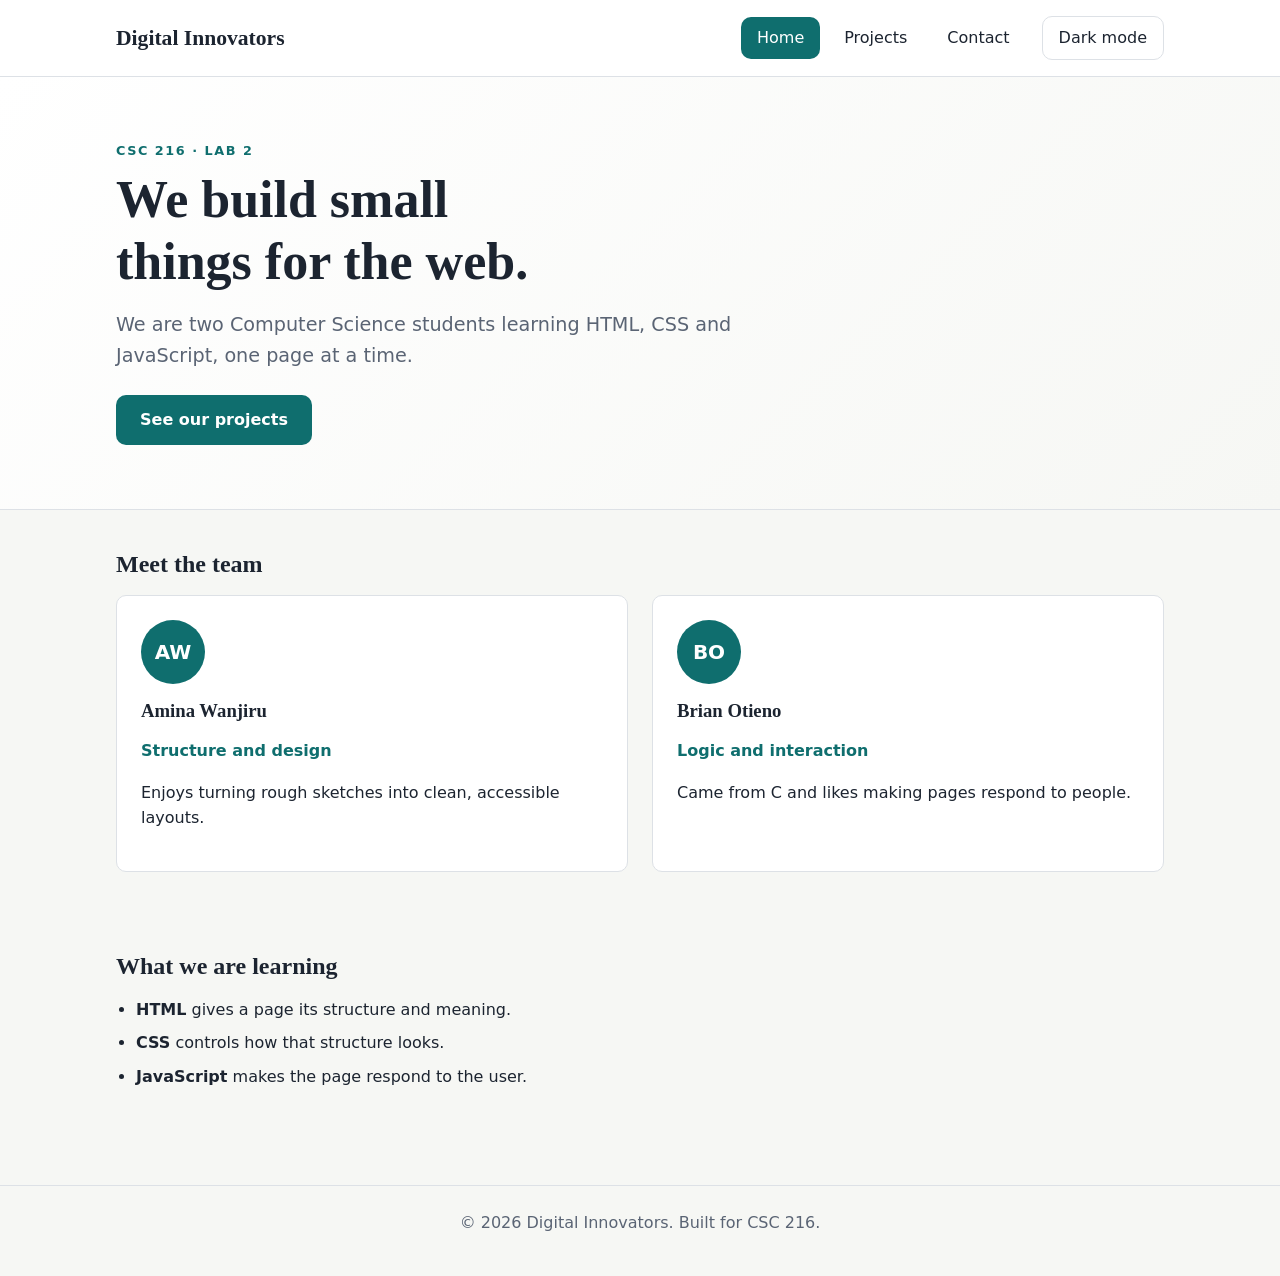
==== index.html @ 0468b2a3 "Add website source files" ====
<!DOCTYPE html>
<html lang="en">
<head>
  <meta charset="UTF-8">
  <meta name="viewport" content="width=device-width, initial-scale=1.0">
  <meta name="description" content="Digital Innovators: a CSC 216 web development pair.">
  <title>Home | Digital Innovators</title>
  <link rel="stylesheet" href="css/style.css">
  <script src="js/script.js" defer></script>
</head>
<body>
  <a class="skip-link" href="#main">Skip to main content</a>

  <header class="site-header">
    <div class="container header-inner">
      <a class="logo" href="index.html">Digital Innovators</a>
      <button class="nav-toggle" type="button" aria-expanded="false" aria-controls="site-nav">Menu</button>
      <nav id="site-nav" class="site-nav" aria-label="Main">
        <ul>
          <li><a href="index.html" aria-current="page">Home</a></li>
          <li><a href="projects.html">Projects</a></li>
          <li><a href="contact.html">Contact</a></li>
        </ul>
      </nav>
      <button class="theme-toggle" type="button" aria-pressed="false">Dark mode</button>
    </div>
  </header>

  <main id="main">
    <section class="hero">
      <div class="container">
        <p class="eyebrow">CSC 216 · Lab 2</p>
        <h1>We build small things for the web.</h1>
        <p class="lead">We are two Computer Science students learning HTML, CSS and JavaScript, one page at a time.</p>
        <a class="button" href="projects.html">See our projects</a>
      </div>
    </section>

    <section class="container section" aria-labelledby="team-heading">
      <h2 id="team-heading">Meet the team</h2>
      <div class="team-grid">
        <article class="card">
          <div class="avatar" aria-hidden="true">AW</div>
          <h3>Amina Wanjiru</h3>
          <p class="role">Structure and design</p>
          <p>Enjoys turning rough sketches into clean, accessible layouts.</p>
        </article>
        <article class="card">
          <div class="avatar" aria-hidden="true">BO</div>
          <h3>Brian Otieno</h3>
          <p class="role">Logic and interaction</p>
          <p>Came from C and likes making pages respond to people.</p>
        </article>
      </div>
    </section>

    <section class="container section" aria-labelledby="learning-heading">
      <h2 id="learning-heading">What we are learning</h2>
      <ul class="skill-list">
        <li><strong>HTML</strong> gives a page its structure and meaning.</li>
        <li><strong>CSS</strong> controls how that structure looks.</li>
        <li><strong>JavaScript</strong> makes the page respond to the user.</li>
      </ul>
    </section>
  </main>

  <footer class="site-footer">
    <div class="container">
      <p>© <span id="year">2026</span> Digital Innovators. Built for CSC 216.</p>
    </div>
  </footer>
</body>
</html>
---- css/style.css ----
/* =====================================================
   Team website stylesheet (CSC 216, Lab 2)
   One file styles every page on the site.
   ===================================================== */

/* ---------- 1. Design tokens ---------- */
:root {
  --color-bg: #f6f7f4;
  --color-surface: #ffffff;
  --color-text: #1c2430;
  --color-muted: #5a6474;
  --color-primary: #0f6e6e;
  --color-primary-dark: #0a5050;
  --color-on-primary: #ffffff;
  --color-border: #dde1e6;
  --color-error: #b3261e;
  --color-success: #1e7b3a;

  --font-body: system-ui, -apple-system, "Segoe UI", Roboto, Arial, sans-serif;
  --font-heading: Georgia, "Times New Roman", serif;

  --space-1: 0.5rem;
  --space-2: 1rem;
  --space-3: 1.5rem;
  --space-4: 2.5rem;
  --space-5: 4rem;

  --radius: 10px;
  --max-width: 1080px;
}

body.dark {
  --color-bg: #11161d;
  --color-surface: #1a212b;
  --color-text: #e7ebf0;
  --color-muted: #a2abb9;
  --color-primary: #4fc1c1;
  --color-primary-dark: #83d8d8;
  --color-on-primary: #0b1f1f;
  --color-border: #2b3340;
  --color-error: #ff8a80;
  --color-success: #7ddc97;
  color-scheme: dark;
}


/* ---------- 2. Base and reset ---------- */
*,
*::before,
*::after {
  box-sizing: border-box;
}

body {
  margin: 0;
  font-family: var(--font-body);
  font-size: 1rem;
  line-height: 1.6;
  color: var(--color-text);
  background-color: var(--color-bg);
  transition: background-color 0.3s ease, color 0.3s ease;
}

h1,
h2,
h3 {
  font-family: var(--font-heading);
  line-height: 1.2;
  margin: 0 0 var(--space-2);
}

p {
  margin: 0 0 var(--space-2);
}

a {
  color: var(--color-primary);
}

a:hover {
  color: var(--color-primary-dark);
}

img {
  max-width: 100%;
  display: block;
}

:focus-visible {
  outline: 3px solid var(--color-primary);
  outline-offset: 3px;
}


/* ---------- 3. Layout helpers ---------- */
.container {
  width: 100%;
  max-width: var(--max-width);
  margin-inline: auto;
  padding-inline: var(--space-2);
}

.section {
  padding-block: var(--space-4);
}

.skip-link {
  position: absolute;
  top: -4rem;
  left: var(--space-2);
  z-index: 100;
  padding: var(--space-1) var(--space-2);
  border-radius: var(--radius);
  background-color: var(--color-primary);
  color: var(--color-on-primary);
}

.skip-link:focus {
  top: var(--space-2);
}


/* ---------- 4. Header and navigation ---------- */
.site-header {
  position: sticky;
  top: 0;
  z-index: 10;
  background-color: var(--color-surface);
  border-bottom: 1px solid var(--color-border);
}

.header-inner {
  display: flex;
  flex-wrap: wrap;
  align-items: center;
  gap: var(--space-2);
  padding-block: var(--space-2);
}

.logo {
  margin-right: auto;
  font-family: var(--font-heading);
  font-size: 1.35rem;
  font-weight: 700;
  color: var(--color-text);
  text-decoration: none;
}

.site-nav ul {
  display: flex;
  gap: var(--space-1);
  margin: 0;
  padding: 0;
  list-style: none;
}

.site-nav a {
  display: block;
  padding: var(--space-1) var(--space-2);
  border-radius: var(--radius);
  color: var(--color-text);
  font-weight: 500;
  text-decoration: none;
}

.site-nav a:hover {
  background-color: var(--color-bg);
}

.site-nav a[aria-current="page"] {
  background-color: var(--color-primary);
  color: var(--color-on-primary);
}

.nav-toggle,
.theme-toggle {
  padding: var(--space-1) var(--space-2);
  border: 1px solid var(--color-border);
  border-radius: var(--radius);
  background-color: transparent;
  color: var(--color-text);
  font: inherit;
  cursor: pointer;
}

.theme-toggle[aria-pressed="true"] {
  border-color: var(--color-primary);
  color: var(--color-primary);
}

.nav-toggle {
  display: none;
}


/* ---------- 5. Buttons and hero ---------- */
.button {
  display: inline-block;
  padding: 0.75rem 1.5rem;
  border: none;
  border-radius: var(--radius);
  background-color: var(--color-primary);
  color: var(--color-on-primary);
  font: inherit;
  font-weight: 600;
  text-decoration: none;
  cursor: pointer;
  transition: background-color 0.2s ease, transform 0.2s ease;
}

.button:hover {
  background-color: var(--color-primary-dark);
  color: var(--color-on-primary);
  transform: translateY(-2px);
}

.hero {
  padding-block: var(--space-5);
  background: linear-gradient(135deg, var(--color-surface), var(--color-bg));
  border-bottom: 1px solid var(--color-border);
}

.hero h1 {
  max-width: 18ch;
  font-size: clamp(2rem, 5vw, 3.25rem);
}

.eyebrow {
  margin-bottom: var(--space-1);
  color: var(--color-primary);
  font-size: 0.8rem;
  font-weight: 700;
  letter-spacing: 0.12em;
  text-transform: uppercase;
}

.lead {
  max-width: 55ch;
  margin-bottom: var(--space-3);
  color: var(--color-muted);
  font-size: 1.2rem;
}

.page-header {
  padding-block: var(--space-4) var(--space-2);
}



/* ---------- 6. Cards and grids ---------- */
.team-grid,
.project-grid {
  display: grid;
  grid-template-columns: repeat(auto-fit, minmax(260px, 1fr));
  gap: var(--space-3);
}

.card {
  padding: var(--space-3);
  border: 1px solid var(--color-border);
  border-radius: var(--radius);
  background-color: var(--color-surface);
}

.avatar {
  display: grid;
  place-items: center;
  width: 64px;
  height: 64px;
  margin-bottom: var(--space-2);
  border-radius: 50%;
  background-color: var(--color-primary);
  color: var(--color-on-primary);
  font-size: 1.25rem;
  font-weight: 700;
}

.role {
  color: var(--color-primary);
  font-weight: 600;
}

.skill-list {
  padding-left: 1.25rem;
}

.skill-list li {
  margin-bottom: var(--space-1);
}



/* ---------- 7. Projects page ---------- */
.filters {
  display: flex;
  flex-wrap: wrap;
  gap: var(--space-1);
  margin-bottom: var(--space-2);
}

.filter-btn {
  padding: 0.4rem 1rem;
  border: 1px solid var(--color-border);
  border-radius: 999px;
  background-color: var(--color-surface);
  color: var(--color-text);
  font: inherit;
  cursor: pointer;
}

.filter-btn[aria-pressed="true"] {
  border-color: var(--color-primary);
  background-color: var(--color-primary);
  color: var(--color-on-primary);
}

.project-count {
  color: var(--color-muted);
}

.tag {
  display: inline-block;
  margin-bottom: var(--space-1);
  color: var(--color-primary);
  font-size: 0.75rem;
  font-weight: 700;
  letter-spacing: 0.06em;
  text-transform: uppercase;
}

/* ---------- 8. Contact form ---------- */
.contact-form {
  max-width: 560px;
  padding-bottom: var(--space-4);
}

.field {
  margin-bottom: var(--space-3);
}

label {
  display: block;
  margin-bottom: 0.35rem;
  font-weight: 600;
}

input,
select,
textarea {
  width: 100%;
  padding: 0.65rem 0.8rem;
  border: 1px solid var(--color-border);
  border-radius: var(--radius);
  background-color: var(--color-surface);
  color: var(--color-text);
  font: inherit;
}

input:focus,
select:focus,
textarea:focus {
  border-color: var(--color-primary);
}

input[aria-invalid="true"],
textarea[aria-invalid="true"] {
  border-color: var(--color-error);
}

.hint,
.error {
  margin: 0.35rem 0 0;
  font-size: 0.9rem;
}

.hint {
  color: var(--color-muted);
}

.error {
  min-height: 1.4em;
  color: var(--color-error);
}

.form-status {
  margin-top: var(--space-2);
  color: var(--color-success);
  font-weight: 600;
}
/* ---------- 7. Projects page ---------- */
.filters {
  display: flex;
  flex-wrap: wrap;
  gap: var(--space-1);
  margin-bottom: var(--space-2);
}

.filter-btn {
  padding: 0.4rem 1rem;
  border: 1px solid var(--color-border);
  border-radius: 999px;
  background-color: var(--color-surface);
  color: var(--color-text);
  font: inherit;
  cursor: pointer;
}

.filter-btn[aria-pressed="true"] {
  border-color: var(--color-primary);
  background-color: var(--color-primary);
  color: var(--color-on-primary);
}

.project-count {
  color: var(--color-muted);
}

.tag {
  display: inline-block;
  margin-bottom: var(--space-1);
  color: var(--color-primary);
  font-size: 0.75rem;
  font-weight: 700;
  letter-spacing: 0.06em;
  text-transform: uppercase;
}

/* ---------- 8. Contact form ---------- */
.contact-form {
  max-width: 560px;
  padding-bottom: var(--space-4);
}

.field {
  margin-bottom: var(--space-3);
}

label {
  display: block;
  margin-bottom: 0.35rem;
  font-weight: 600;
}

input,
select,
textarea {
  width: 100%;
  padding: 0.65rem 0.8rem;
  border: 1px solid var(--color-border);
  border-radius: var(--radius);
  background-color: var(--color-surface);
  color: var(--color-text);
  font: inherit;
}

input:focus,
select:focus,
textarea:focus {
  border-color: var(--color-primary);
}

input[aria-invalid="true"],
textarea[aria-invalid="true"] {
  border-color: var(--color-error);
}

.hint,
.error {
  margin: 0.35rem 0 0;
  font-size: 0.9rem;
}

.hint {
  color: var(--color-muted);
}

.error {
  min-height: 1.4em;
  color: var(--color-error);
}

.form-status {
  margin-top: var(--space-2);
  color: var(--color-success);
  font-weight: 600;
}


/* ---------- 9. Footer ---------- */
.site-footer {
  margin-top: var(--space-4);
  padding-block: var(--space-3);
  border-top: 1px solid var(--color-border);
  color: var(--color-muted);
  text-align: center;
}

/* ---------- 10. Small screens ---------- */
@media (max-width: 700px) {
  .nav-toggle {
    display: inline-block;
  }

  .site-nav {
    display: none;
    order: 3;
    width: 100%;
  }

  .site-nav.open {
    display: block;
  }

  .site-nav ul {
    flex-direction: column;
  }

  .section {
    padding-block: var(--space-3);
  }
}

/* ---------- 11. Respect reduced-motion preferences ---------- */
@media (prefers-reduced-motion: reduce) {
  *,
  *::before,
  *::after {
    transition: none !important;
  }
}
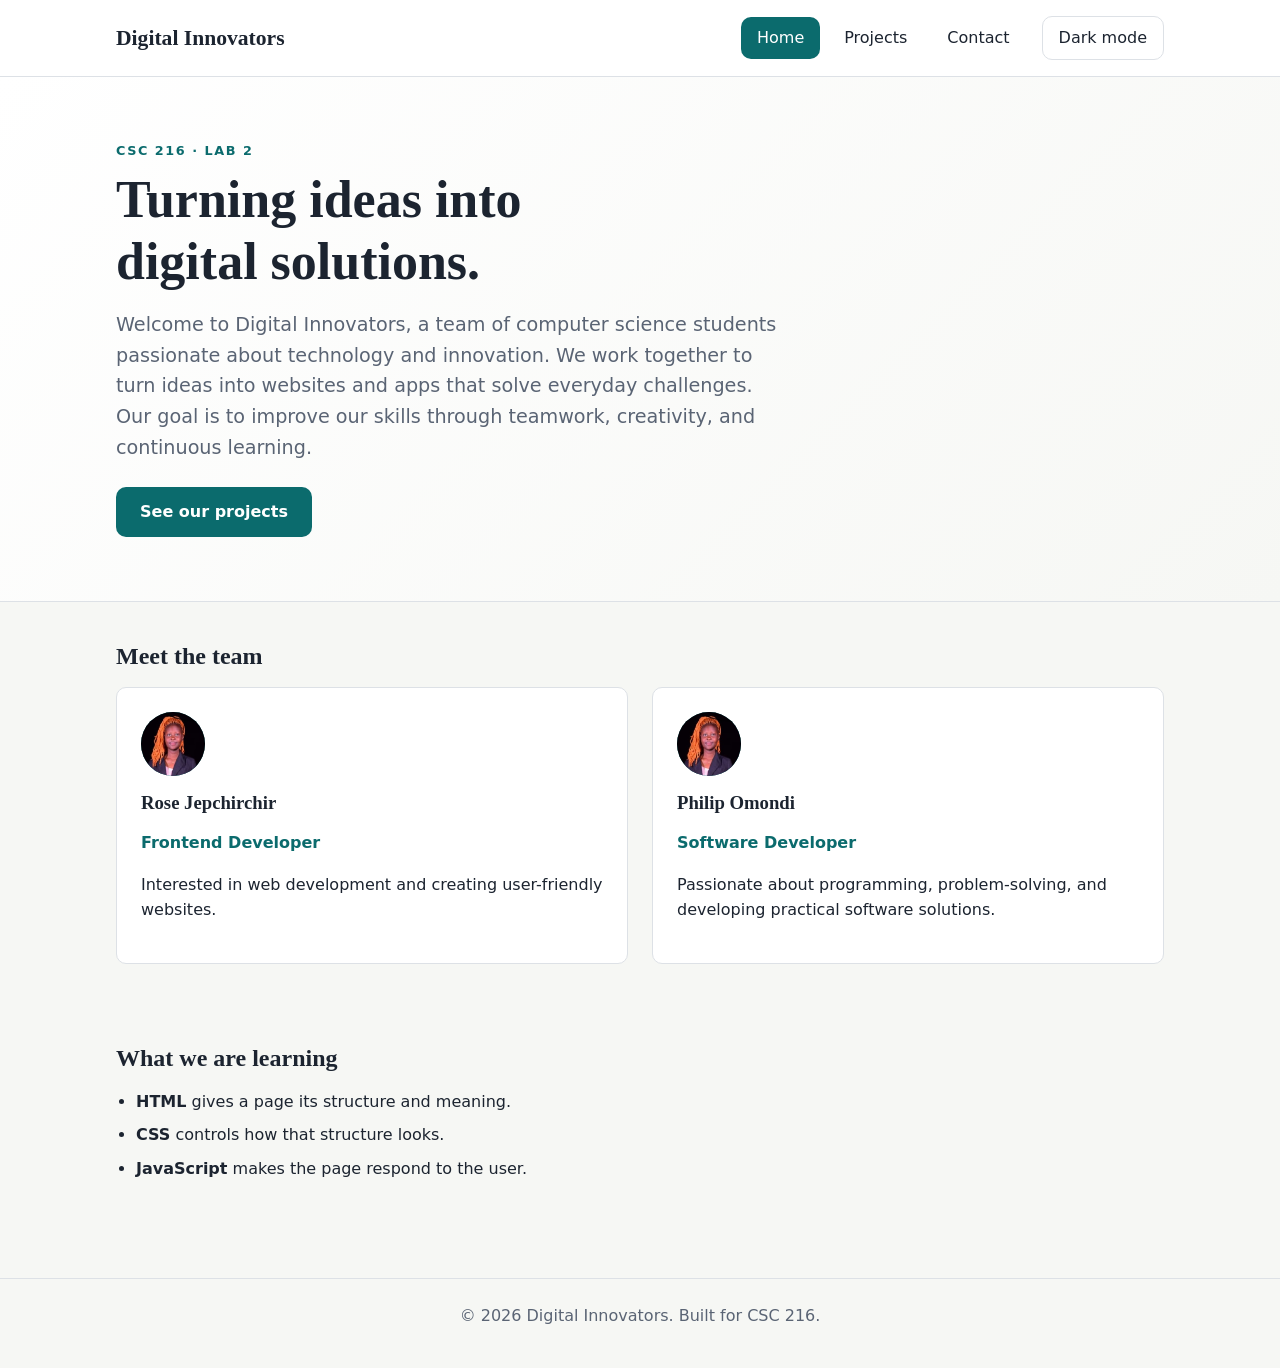
==== commit 8eb46a21: "Personalize Digital Innovators website" ====
--- a/index.html
+++ b/index.html
@@ -30,8 +30,8 @@
     <section class="hero">
       <div class="container">
         <p class="eyebrow">CSC 216 · Lab 2</p>
-        <h1>We build small things for the web.</h1>
-        <p class="lead">We are two Computer Science students learning HTML, CSS and JavaScript, one page at a time.</p>
+        <h1>Turning ideas into digital solutions.</h1>
+        <p class="lead">Welcome to Digital Innovators, a team of computer science students passionate about technology and innovation. We work together to turn ideas into websites and apps that solve everyday challenges. Our goal is to improve our skills through teamwork, creativity, and continuous learning.</p>
         <a class="button" href="projects.html">See our projects</a>
       </div>
     </section>
@@ -40,16 +40,16 @@
       <h2 id="team-heading">Meet the team</h2>
       <div class="team-grid">
         <article class="card">
-          <div class="avatar" aria-hidden="true">AW</div>
-          <h3>Amina Wanjiru</h3>
-          <p class="role">Structure and design</p>
-          <p>Enjoys turning rough sketches into clean, accessible layouts.</p>
+          <img class="avatar" src="images/rose.jpg" alt="Portrait of Rose Jepchirchir" width="245" height="300">
+          <h3>Rose Jepchirchir</h3>
+          <p class="role">Frontend Developer</p>
+          <p>Interested in web development and creating user-friendly websites.</p>
         </article>
         <article class="card">
-          <div class="avatar" aria-hidden="true">BO</div>
-          <h3>Brian Otieno</h3>
-          <p class="role">Logic and interaction</p>
-          <p>Came from C and likes making pages respond to people.</p>
+          <img class="avatar" src="images/rose.jpg" alt="Shared profile photo" width="245" height="300">
+          <h3>Philip Omondi</h3>
+          <p class="role">Software Developer</p>
+          <p>Passionate about programming, problem-solving, and developing practical software solutions.</p>
         </article>
       </div>
     </section>
--- a/css/style.css
+++ b/css/style.css
@@ -9,8 +9,8 @@
   --color-surface: #ffffff;
   --color-text: #1c2430;
   --color-muted: #5a6474;
-  --color-primary: #0f6e6e;
-  --color-primary-dark: #0a5050;
+  --color-primary: #0B6B6D;
+  --color-primary-dark: #102A43;
   --color-on-primary: #ffffff;
   --color-border: #dde1e6;
   --color-error: #b3261e;
@@ -34,8 +34,8 @@
   --color-surface: #1a212b;
   --color-text: #e7ebf0;
   --color-muted: #a2abb9;
-  --color-primary: #4fc1c1;
-  --color-primary-dark: #83d8d8;
+  --color-primary: #7CC9C4;
+  --color-primary-dark: #A3D7D2;
   --color-on-primary: #0b1f1f;
   --color-border: #2b3340;
   --color-error: #ff8a80;
@@ -275,6 +275,11 @@
   font-weight: 700;
 }
 
+img.avatar {
+  object-fit: cover;
+  object-position: center 20%;
+}
+
 .role {
   color: var(--color-primary);
   font-weight: 600;
@@ -296,6 +301,32 @@
   flex-wrap: wrap;
   gap: var(--space-1);
   margin-bottom: var(--space-2);
+}
+
+.project-search {
+  max-width: 32rem;
+  margin-bottom: var(--space-2);
+}
+
+.project-search label {
+  display: block;
+  margin-bottom: 0.35rem;
+  font-weight: 700;
+}
+
+.project-search input {
+  width: 100%;
+  padding: 0.65rem 0.75rem;
+  border: 1px solid var(--color-border);
+  border-radius: var(--radius);
+  color: var(--color-text);
+  background: var(--color-surface);
+  font: inherit;
+}
+
+.empty-state {
+  grid-column: 1 / -1;
+  color: var(--color-muted);
 }
 
 .filter-btn {
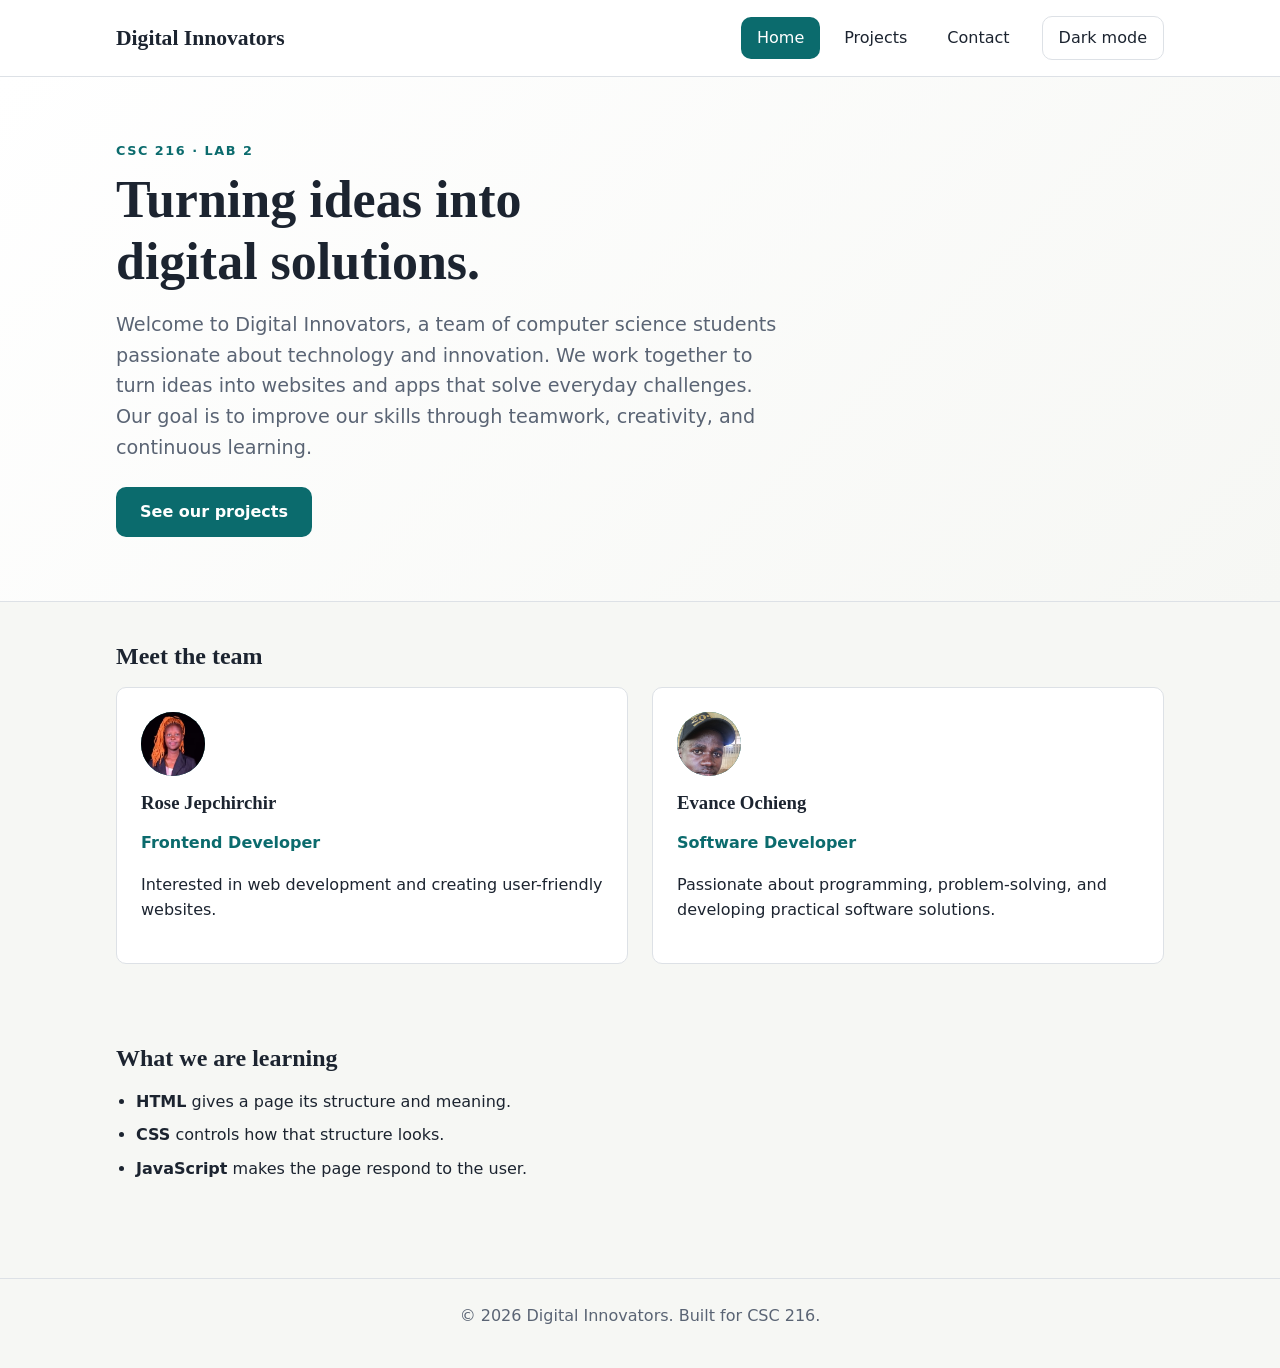
==== commit 48e43afb: "Complete README and project updates" ====
--- a/index.html
+++ b/index.html
@@ -46,8 +46,8 @@
           <p>Interested in web development and creating user-friendly websites.</p>
         </article>
         <article class="card">
-          <img class="avatar" src="images/rose.jpg" alt="Shared profile photo" width="245" height="300">
-          <h3>Philip Omondi</h3>
+          <img class="avatar" src="images/evance-ochieng.png" alt="Portrait of Evance Ochieng" width="245" height="300">
+          <h3>Evance Ochieng</h3>
           <p class="role">Software Developer</p>
           <p>Passionate about programming, problem-solving, and developing practical software solutions.</p>
         </article>
